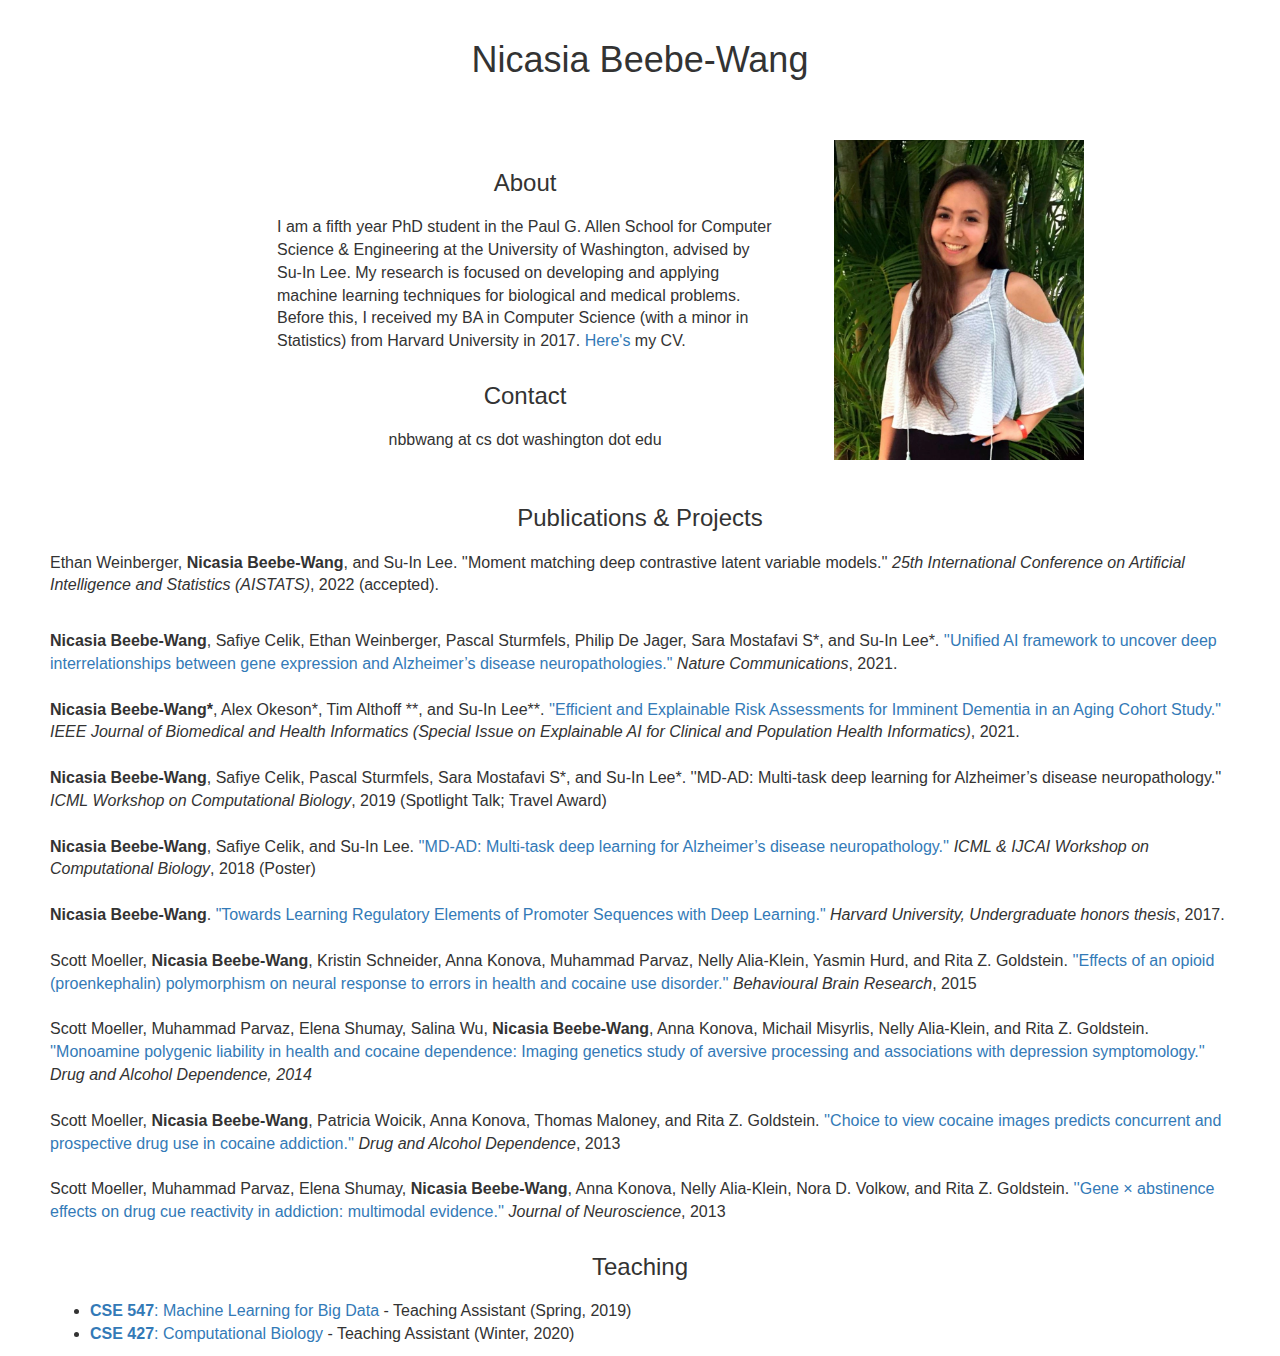
==== index.html @ cac577fc "fix typo" ====
<!doctype html>

<html>
<head>
    <meta charset="utf-8">
    <meta name="description" content="">
    <meta name="viewport" content="width=device-width, initial-scale=1">
    <title>Nicasia Beebe-Wang</title>

    <!-- Load Google Font -->
    <link href='https://fonts.googleapis.com/css?family=Roboto:100,400,300,400italic,700' rel='stylesheet' type='text/css'>

    <link rel="stylesheet" href="css/bootstrap.min.css">
    <link rel="stylesheet" href="css/colorbrewer.css">
    <link rel="stylesheet" href="css/new_style.css">
</head>
<body>

	<h1> Nicasia Beebe-Wang </h1>
    
<div class="row">
    <div class="first-column">
        <h3> About </h3>
                I am a fifth year PhD student in the Paul G. Allen School for Computer Science & Engineering at the University of Washington, 
                advised by Su-In Lee. My research is focused on developing and applying machine learning techniques for biological and medical 
                problems. Before this, I received my BA in Computer Science (with a minor in Statistics) from Harvard University in 2017. <a href="Resume_220224.pdf">Here's</a> my CV. <br/>  
        <h3> Contact </h3>
                <center> nbbwang at cs dot washington dot edu </center><br/>
    </div>
    <div class="second-column">
        <IMG SRC="portrait.jpg" WIDTH=250 >
    </div>

</div>


    <h3> Publications & Projects </h3>
        
    <p> 
        Ethan Weinberger, <b>Nicasia Beebe-Wang</b>, and Su-In Lee. ''Moment matching deep contrastive latent variable models.''
        <i>25th International Conference on Artificial Intelligence and Statistics (AISTATS)</i>, 2022 (accepted).</li>


    <br><br> 
    <p> 
        <b>Nicasia Beebe-Wang</b>, Safiye Celik, Ethan Weinberger, Pascal Sturmfels, Philip De Jager, Sara Mostafavi S*, and Su-In Lee*. 
        <a href=https://www.nature.com/articles/s41467-021-25680-7>''Unified AI framework to uncover deep interrelationships between gene expression and Alzheimer’s disease neuropathologies."</a> 
        <i>Nature Communications</i>, 2021.</li>

    <br><br>    
        <b>Nicasia Beebe-Wang*</b>, Alex Okeson*, Tim Althoff **, and Su-In Lee**.
        <a href="https://ieeexplore.ieee.org/stamp/stamp.jsp?arnumber=9356114"> ''Efficient and Explainable Risk Assessments for Imminent Dementia in an Aging Cohort Study."</a> 
        <i> IEEE Journal of Biomedical and Health Informatics (Special Issue on Explainable AI for Clinical and Population Health Informatics)</i>, 2021. </li>
    <br><br>    
        <b>Nicasia Beebe-Wang</b>, Safiye Celik, Pascal Sturmfels, Sara Mostafavi S*, and Su-In Lee*.  
        ''MD-AD: Multi-task deep learning for Alzheimer’s disease neuropathology.'' 
        <i> ICML Workshop on Computational Biology</i>, 2019 (Spotlight Talk; Travel Award)</li>
    <br><br>    
        <b>Nicasia Beebe-Wang</b>, Safiye Celik, and Su-In Lee. 
        <a href=https://www.biorxiv.org/content/early/2018/05/27/331942>''MD-AD: Multi-task deep learning for Alzheimer’s disease neuropathology.''</a> 
        <i> ICML & IJCAI Workshop on Computational Biology</i>, 2018 (Poster)</li>
    <br><br> 
        <b>Nicasia Beebe-Wang</b>. 
        <a href=https://dash.harvard.edu/handle/1/38811503?show=full>"Towards Learning Regulatory Elements of Promoter Sequences with Deep Learning."</a> 
        <i>Harvard University, Undergraduate honors thesis</i>, 2017.
    <br><br>     
        Scott Moeller, <b>Nicasia Beebe-Wang</b>, Kristin Schneider, Anna Konova, Muhammad Parvaz, Nelly Alia-Klein, Yasmin Hurd, and Rita Z. Goldstein. 
        <a href=https://pubmed.ncbi.nlm.nih.gov/26164485>''Effects of an opioid (proenkephalin) polymorphism on neural response to errors in health and cocaine use disorder.''</a> 
        <i> Behavioural Brain Research</i>, 2015
    <br><br> 
        Scott Moeller, Muhammad Parvaz, Elena Shumay, Salina Wu, <b>Nicasia Beebe-Wang</b>, Anna Konova, Michail Misyrlis, Nelly Alia-Klein, and Rita Z. Goldstein.
        <a href="https://www.ncbi.nlm.nih.gov/pmc/articles/PMC4053494/pdf/nihms-591702.pdf">''Monoamine polygenic liability in health 
            and cocaine dependence: Imaging genetics study of aversive processing and associations with depression symptomology.'' </a>
        <i>Drug and Alcohol Dependence, 2014</i> </li>
    <br><br> 
        Scott Moeller, <b>Nicasia Beebe-Wang</b>, Patricia Woicik, Anna Konova, Thomas Maloney, and Rita Z. Goldstein.  
        <a href="https://www.ncbi.nlm.nih.gov/pmc/articles/PMC3609942/pdf/nihms421893.pdf">''Choice to view cocaine images 
        predicts concurrent and prospective drug use in cocaine addiction.''</a> 
        <i>Drug and Alcohol Dependence</i>, 2013
    <br><br> 
        Scott Moeller, Muhammad Parvaz, Elena Shumay, <b>Nicasia Beebe-Wang</b>, Anna Konova, Nelly Alia-Klein, Nora D. Volkow, and Rita Z. Goldstein. 
        <a href="http://www.jneurosci.org/content/jneuro/33/24/10027.full.pdf">''Gene × abstinence effects 
         on drug cue reactivity in addiction: multimodal evidence.'' </a>
        <i> Journal of Neuroscience</i>, 2013


    <h3> Teaching </h3>
            <ul>
              <li>
              <a href=https://courses.cs.washington.edu/courses/cse547/19sp/><b>CSE 547</b>: Machine Learning for Big Data</a>  - Teaching Assistant (Spring, 2019) </li>
              <li> 
			  <a href=https://courses.cs.washington.edu/courses/cse427/20wi/><b>CSE 427</b>: Computational Biology</a>  - Teaching Assistant (Winter, 2020) </li>
            </ul>  


    








</body>
</html>
---- css/new_style.css ----
body{
	padding-left: 50px;
	padding-right: 50px;
	font-size: 12pt;
}

h1 {
    text-align: center;
    padding-top: 20px;
    padding-bottom: 50px;
}
h3 {
    text-align: center;
    padding-top: 10px;
    padding-bottom: 10px;
}

.row {
    display: flex;
}

/*.column {
    flex: 50%;
}
*/
.first-column {
    width: 66%;
    padding-left: 20%;
    padding-right: 5%;
    float: left;
}

.second-column {
    width: 33%;
    float: center;
}
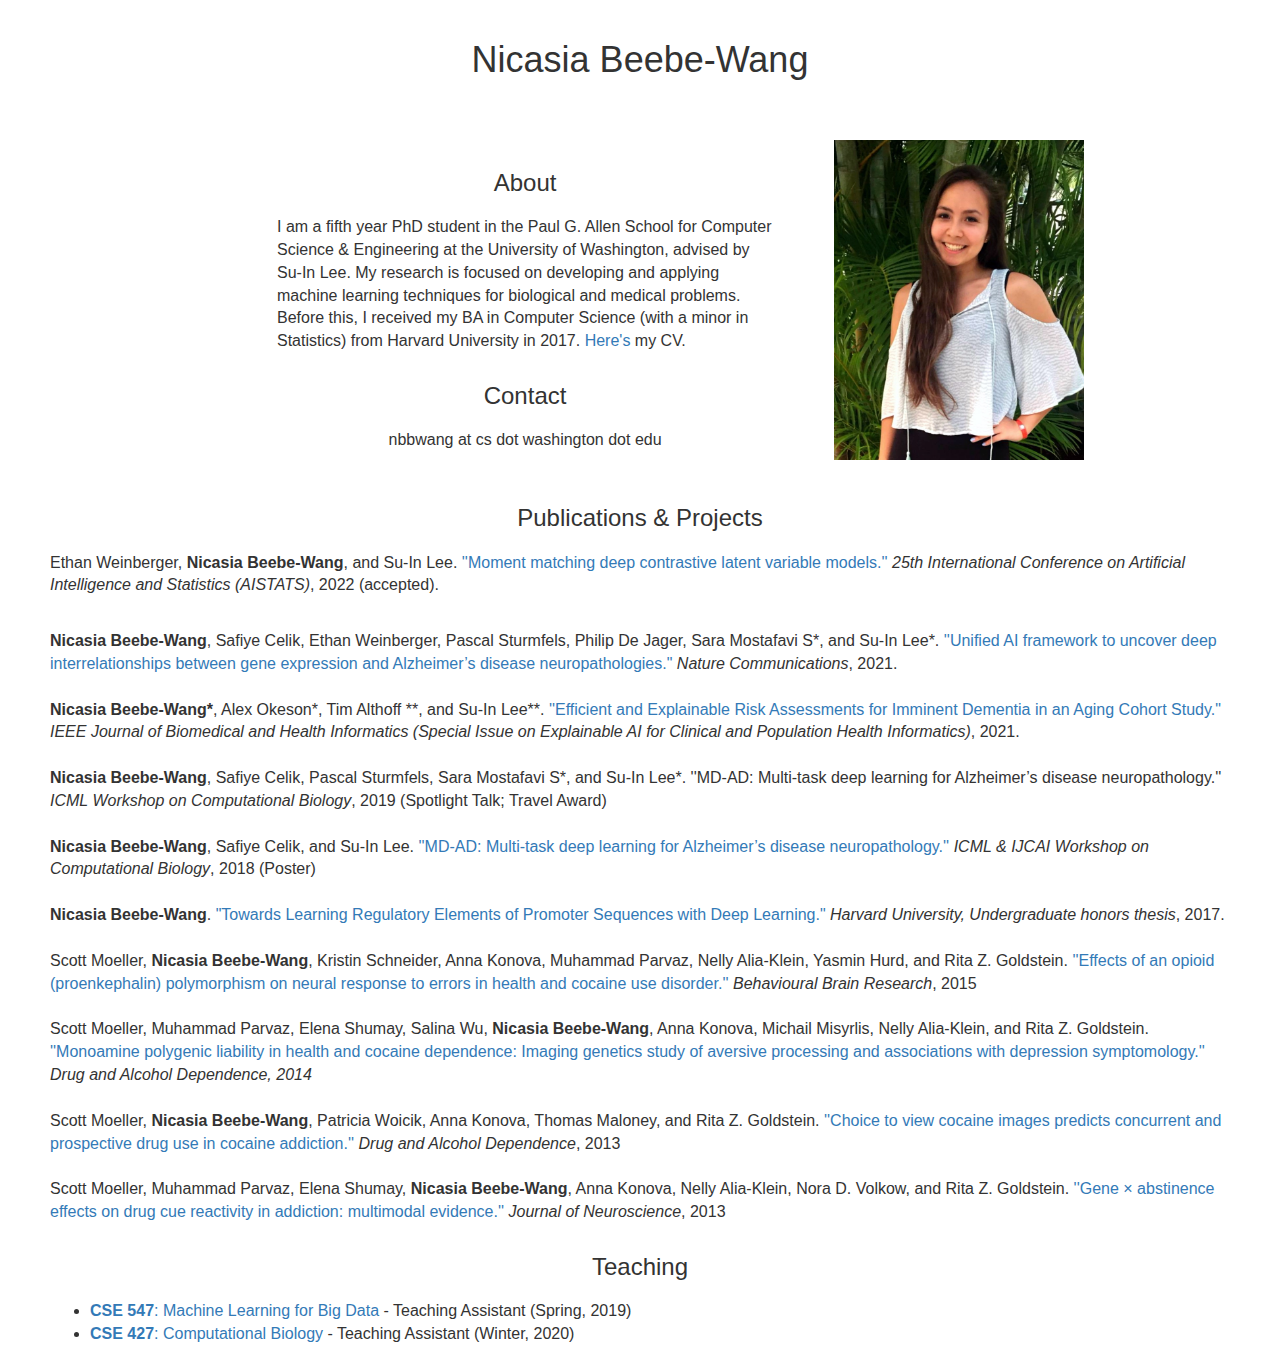
==== commit 96f76bd3: "add link to MMCVAE paper" ====
--- a/index.html
+++ b/index.html
@@ -37,10 +37,11 @@
     <h3> Publications & Projects </h3>
         
     <p> 
-        Ethan Weinberger, <b>Nicasia Beebe-Wang</b>, and Su-In Lee. ''Moment matching deep contrastive latent variable models.''
+        Ethan Weinberger, <b>Nicasia Beebe-Wang</b>, and Su-In Lee. 
+		<a href=https://arxiv.org/abs/2202.10560>''Moment matching deep contrastive latent variable models.''</a>
         <i>25th International Conference on Artificial Intelligence and Statistics (AISTATS)</i>, 2022 (accepted).</li>
 
-
+		
     <br><br> 
     <p> 
         <b>Nicasia Beebe-Wang</b>, Safiye Celik, Ethan Weinberger, Pascal Sturmfels, Philip De Jager, Sara Mostafavi S*, and Su-In Lee*. 
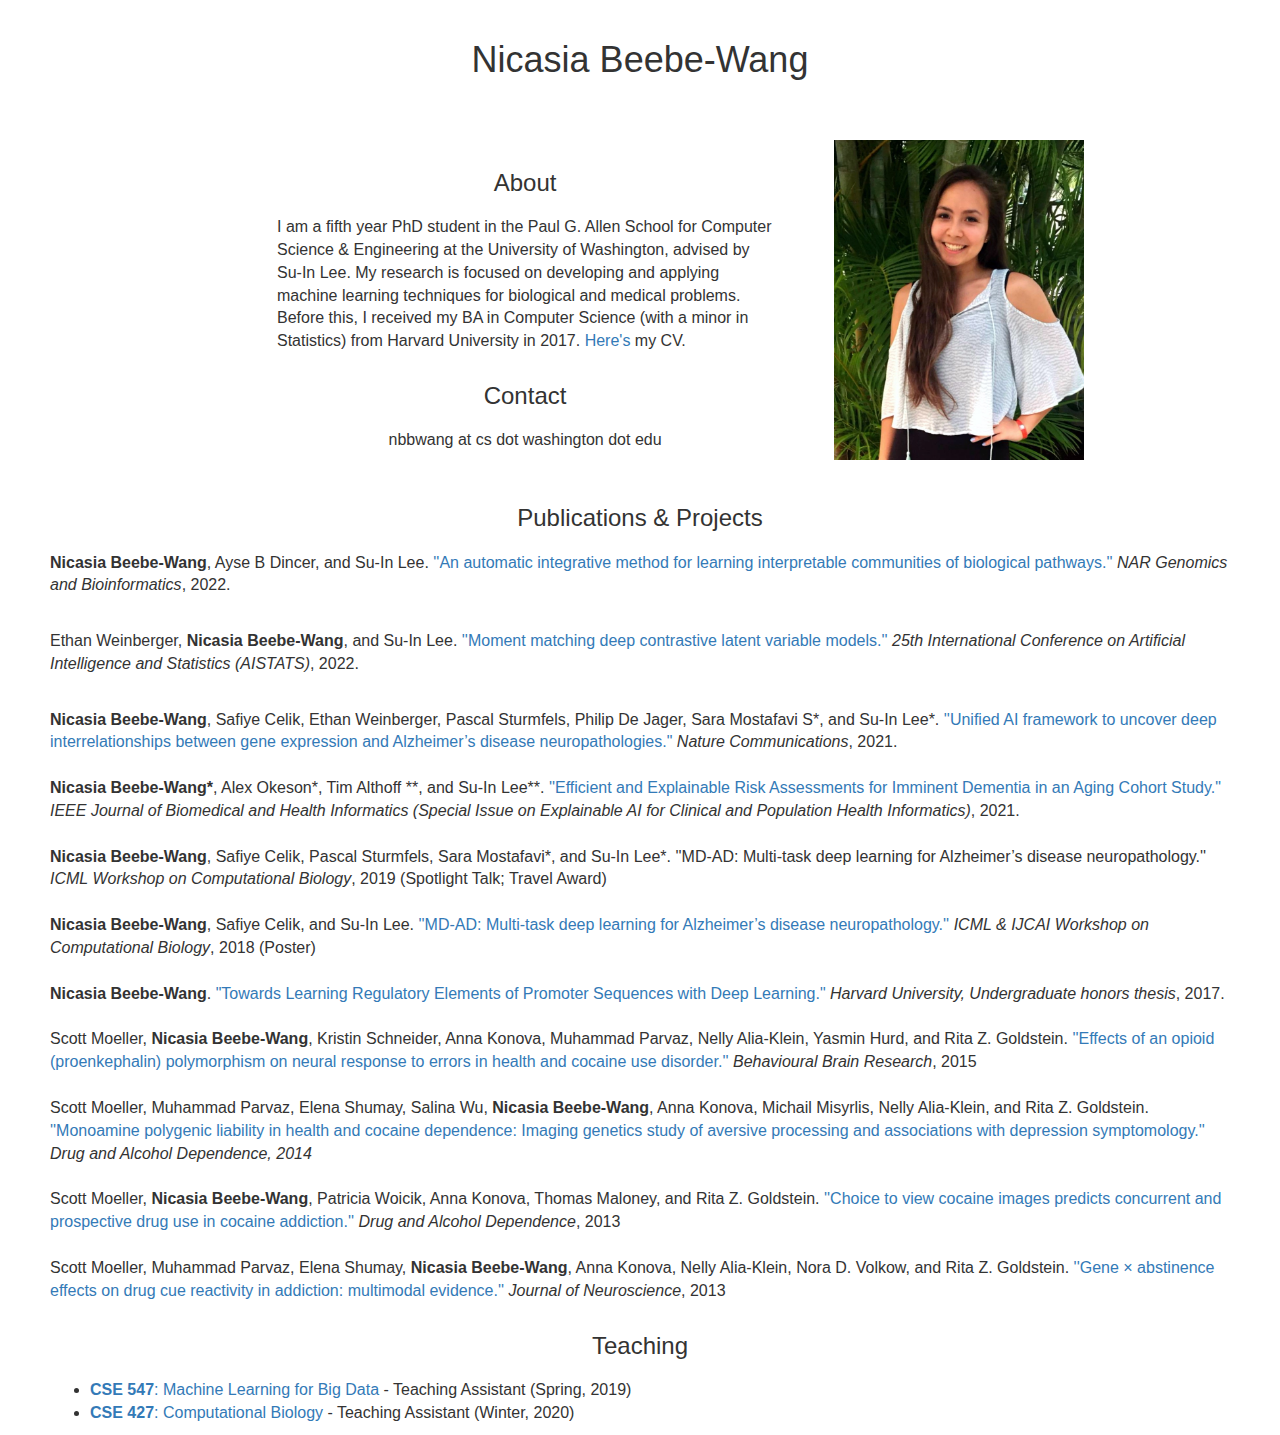
==== commit 8769ca66: "june 2022 upadate" ====
--- a/index.html
+++ b/index.html
@@ -35,11 +35,16 @@
 
 
     <h3> Publications & Projects </h3>
-        
+    <p> 
+        <b>Nicasia Beebe-Wang</b>, Ayse B Dincer, and Su-In Lee. 
+		<a href=https://academic.oup.com/nargab/article/4/2/lqac044/6617323?login=true>''An automatic integrative method for learning interpretable communities of biological pathways.''</a>
+        <i>NAR Genomics and Bioinformatics</i>, 2022.</li>
+
+    <br><br> 
     <p> 
         Ethan Weinberger, <b>Nicasia Beebe-Wang</b>, and Su-In Lee. 
 		<a href=https://arxiv.org/abs/2202.10560>''Moment matching deep contrastive latent variable models.''</a>
-        <i>25th International Conference on Artificial Intelligence and Statistics (AISTATS)</i>, 2022 (accepted).</li>
+        <i>25th International Conference on Artificial Intelligence and Statistics (AISTATS)</i>, 2022.</li>
 
 		
     <br><br> 
@@ -53,7 +58,7 @@
         <a href="https://ieeexplore.ieee.org/stamp/stamp.jsp?arnumber=9356114"> ''Efficient and Explainable Risk Assessments for Imminent Dementia in an Aging Cohort Study."</a> 
         <i> IEEE Journal of Biomedical and Health Informatics (Special Issue on Explainable AI for Clinical and Population Health Informatics)</i>, 2021. </li>
     <br><br>    
-        <b>Nicasia Beebe-Wang</b>, Safiye Celik, Pascal Sturmfels, Sara Mostafavi S*, and Su-In Lee*.  
+        <b>Nicasia Beebe-Wang</b>, Safiye Celik, Pascal Sturmfels, Sara Mostafavi*, and Su-In Lee*.  
         ''MD-AD: Multi-task deep learning for Alzheimer’s disease neuropathology.'' 
         <i> ICML Workshop on Computational Biology</i>, 2019 (Spotlight Talk; Travel Award)</li>
     <br><br>    
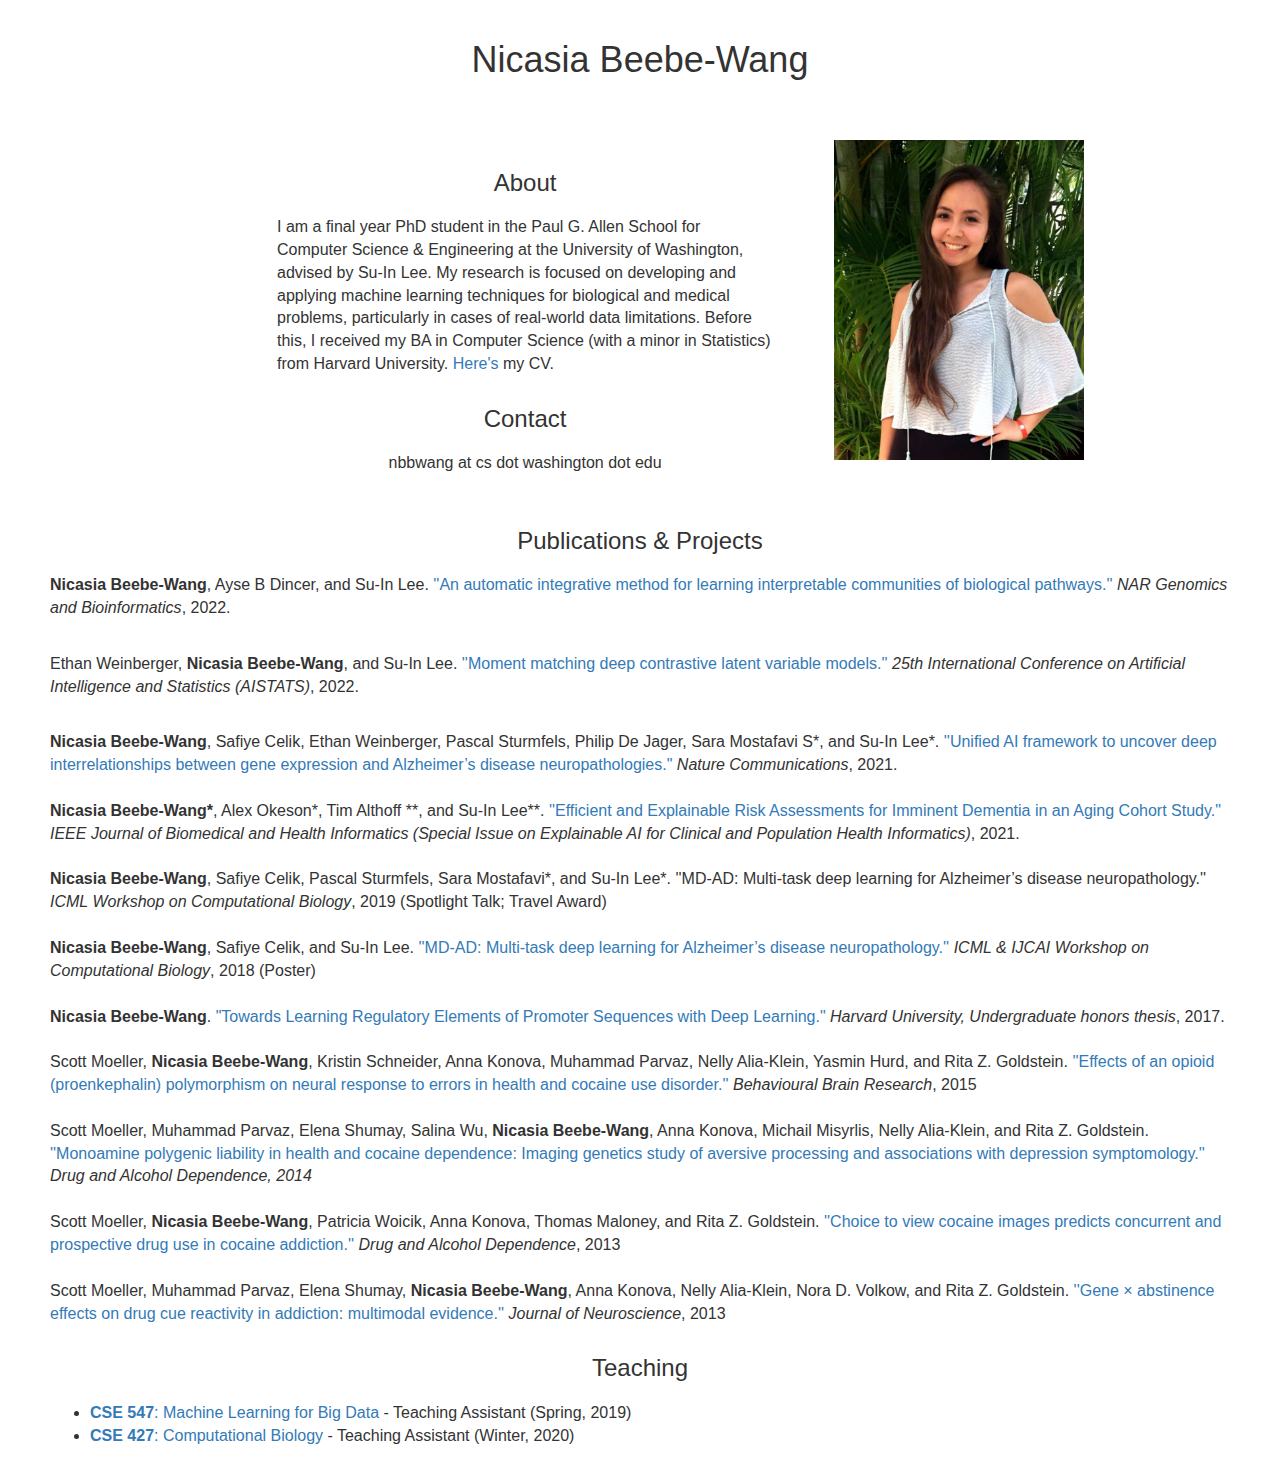
==== commit 6ec29bbe: "update website with new resume" ====
--- a/index.html
+++ b/index.html
@@ -21,9 +21,10 @@
 <div class="row">
     <div class="first-column">
         <h3> About </h3>
-                I am a fifth year PhD student in the Paul G. Allen School for Computer Science & Engineering at the University of Washington, 
+                I am a final year PhD student in the Paul G. Allen School for Computer Science & Engineering at the University of Washington, 
                 advised by Su-In Lee. My research is focused on developing and applying machine learning techniques for biological and medical 
-                problems. Before this, I received my BA in Computer Science (with a minor in Statistics) from Harvard University in 2017. <a href="Resume_220224.pdf">Here's</a> my CV. <br/>  
+                problems, particularly in cases of real-world data limitations. Before this, I received my BA in Computer Science (with a minor 
+                in Statistics) from Harvard University. <a href="Resume.pdf">Here's</a> my CV. <br/>  
         <h3> Contact </h3>
                 <center> nbbwang at cs dot washington dot edu </center><br/>
     </div>
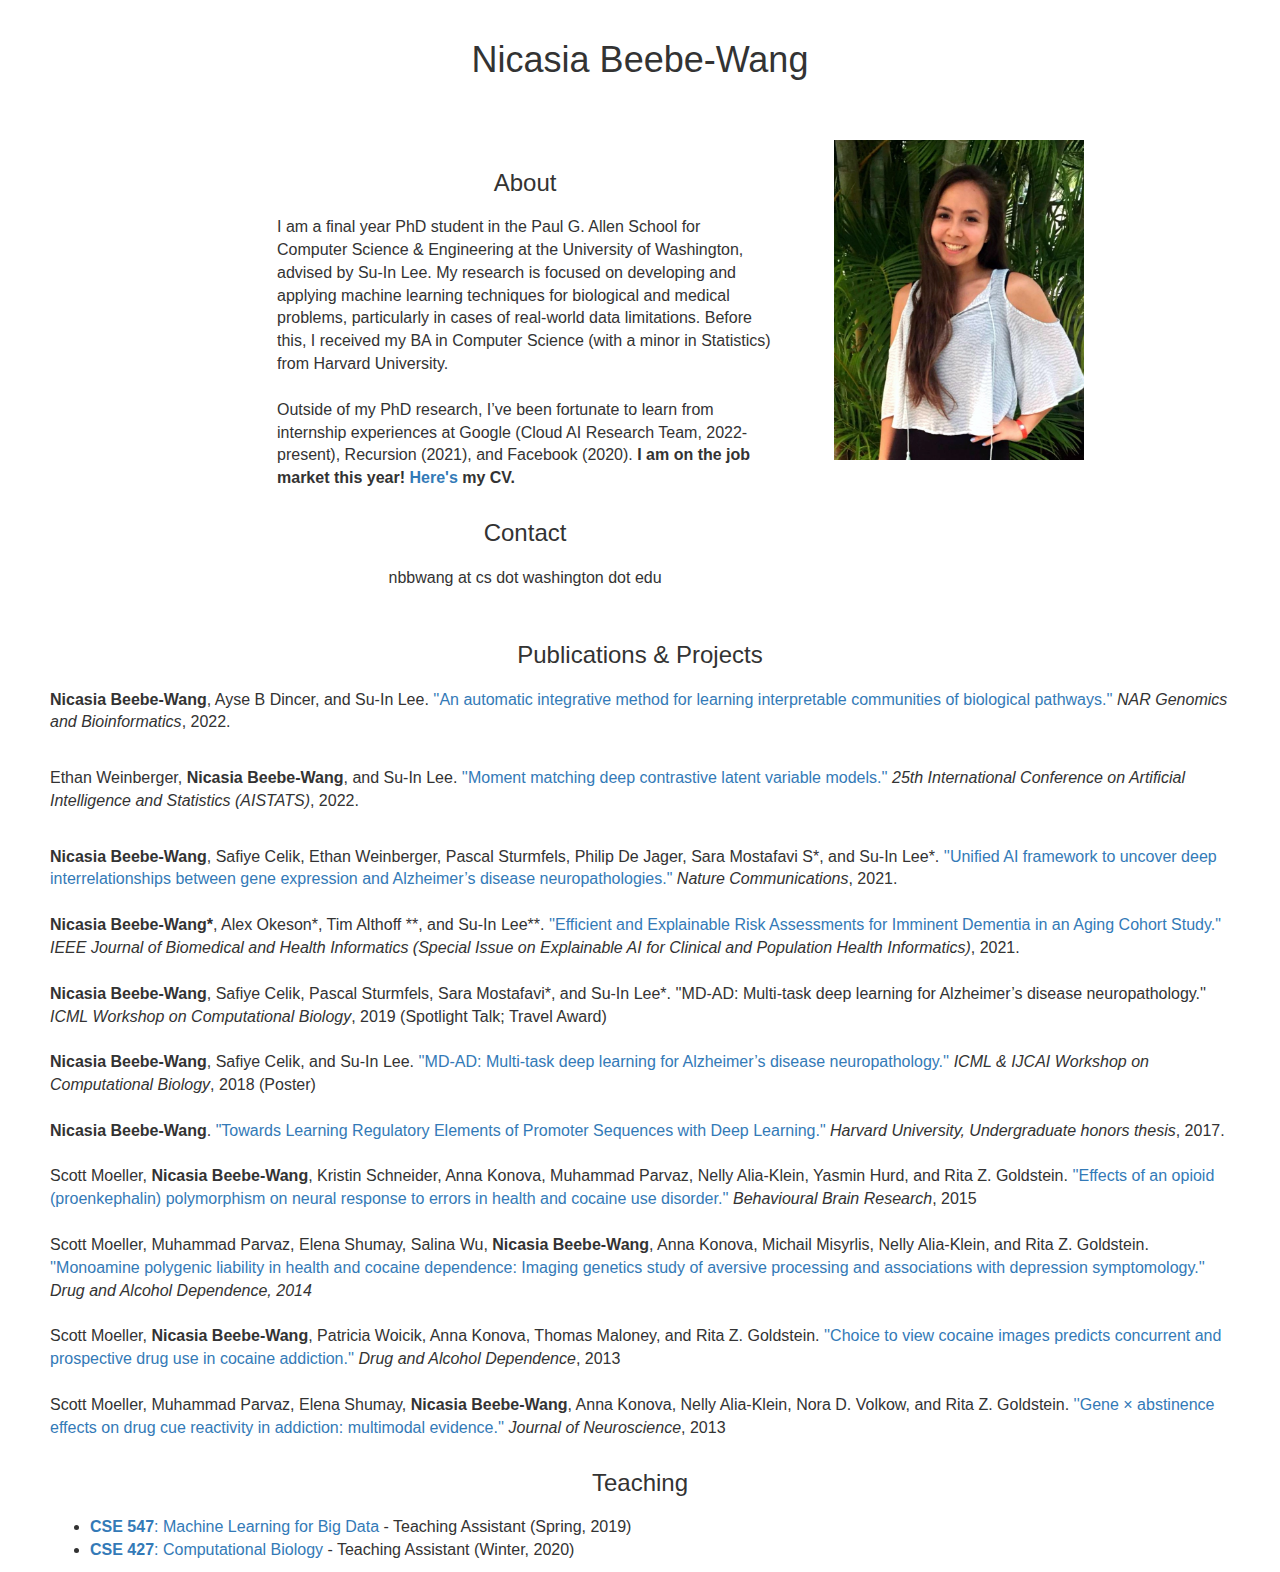
==== commit e916a5fd: "update bio" ====
--- a/index.html
+++ b/index.html
@@ -24,7 +24,10 @@
                 I am a final year PhD student in the Paul G. Allen School for Computer Science & Engineering at the University of Washington, 
                 advised by Su-In Lee. My research is focused on developing and applying machine learning techniques for biological and medical 
                 problems, particularly in cases of real-world data limitations. Before this, I received my BA in Computer Science (with a minor 
-                in Statistics) from Harvard University. <a href="Resume.pdf">Here's</a> my CV. <br/>  
+                in Statistics) from Harvard University. <br/>  
+				<br/> 
+				Outside of my PhD research, I’ve been fortunate to learn from internship experiences at Google (Cloud AI Research Team, 2022-present), 
+				Recursion (2021), and Facebook (2020). <b>I am on the job market this year! <a href="resume.pdf">Here's</a> my CV.</b>
         <h3> Contact </h3>
                 <center> nbbwang at cs dot washington dot edu </center><br/>
     </div>
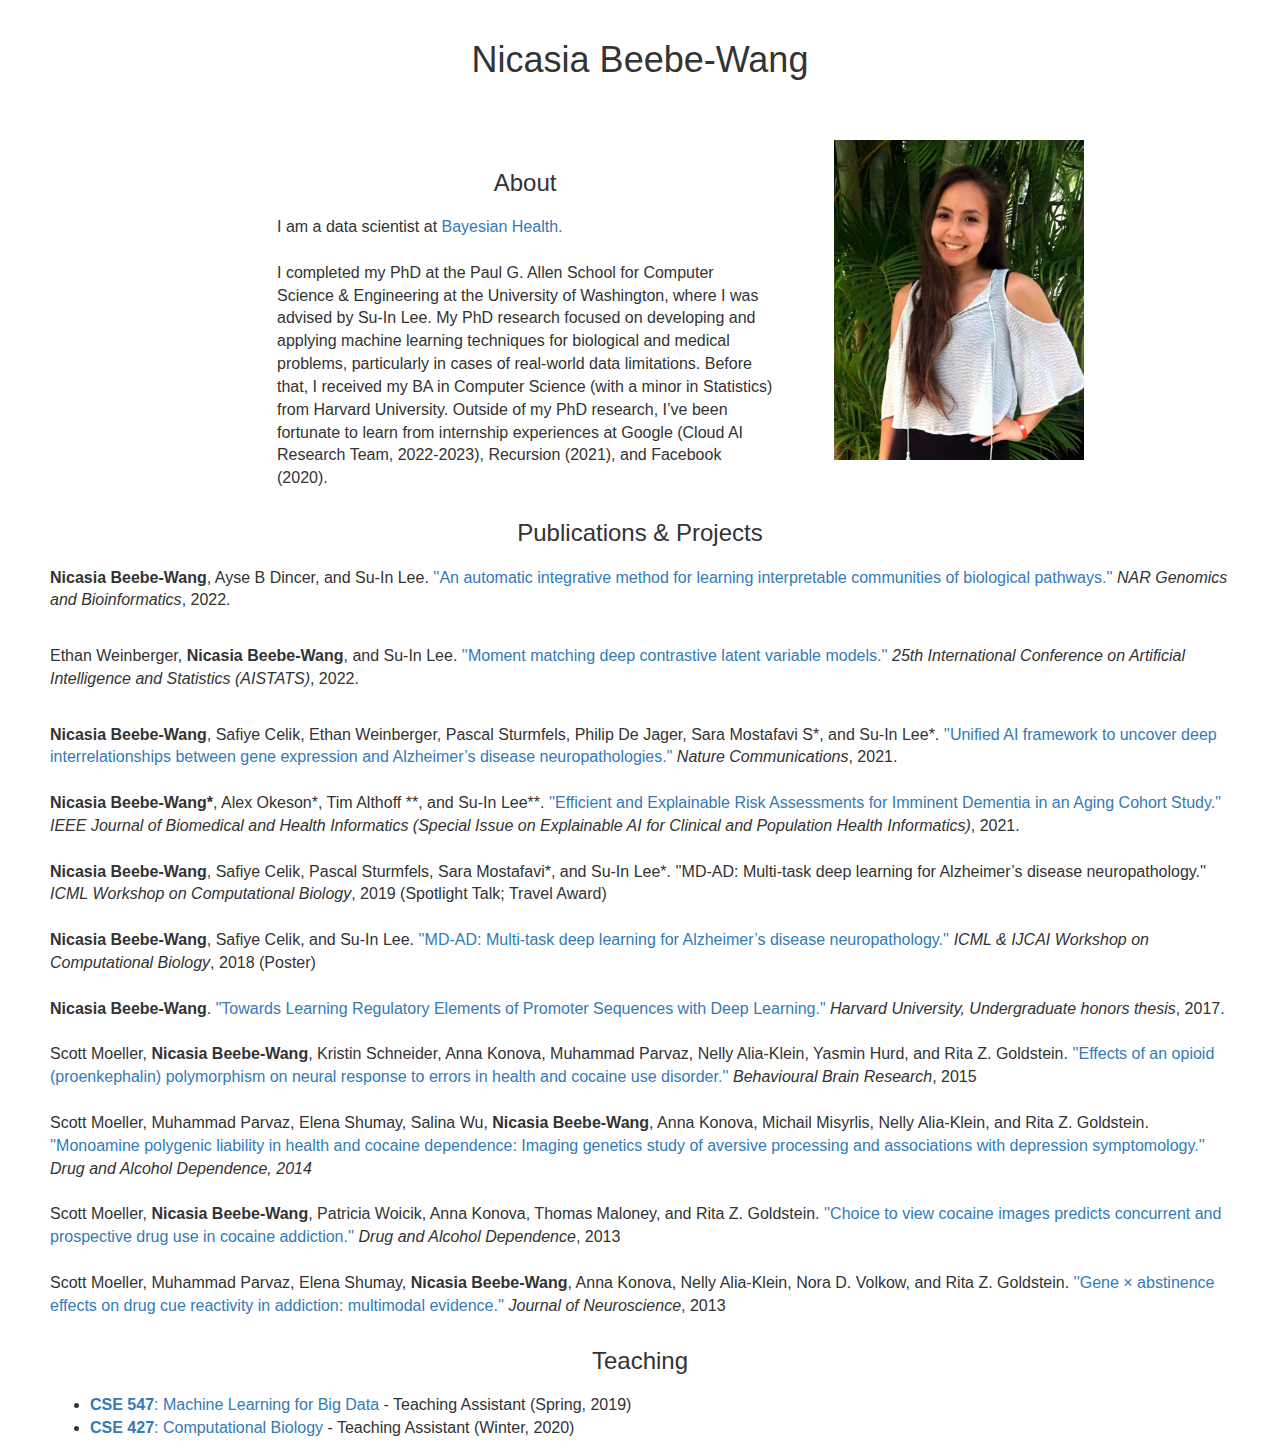
==== commit 454c7b2e: "job update" ====
--- a/index.html
+++ b/index.html
@@ -21,15 +21,14 @@
 <div class="row">
     <div class="first-column">
         <h3> About </h3>
-                I am a final year PhD student in the Paul G. Allen School for Computer Science & Engineering at the University of Washington, 
-                advised by Su-In Lee. My research is focused on developing and applying machine learning techniques for biological and medical 
-                problems, particularly in cases of real-world data limitations. Before this, I received my BA in Computer Science (with a minor 
-                in Statistics) from Harvard University. <br/>  
-				<br/> 
-				Outside of my PhD research, I’ve been fortunate to learn from internship experiences at Google (Cloud AI Research Team, 2022-present), 
-				Recursion (2021), and Facebook (2020). <b>I am on the job market this year! <a href="resume.pdf">Here's</a> my CV.</b>
-        <h3> Contact </h3>
-                <center> nbbwang at cs dot washington dot edu </center><br/>
+                I am a data scientist at <a href=https://www.bayesianhealth.com/>Bayesian Health.</a> <br/>  <br/>  
+                
+                I completed my PhD at the Paul G. Allen School for Computer Science & Engineering at the University of Washington, 
+                where I was advised by Su-In Lee. My PhD research focused on developing and applying machine learning techniques for biological and medical 
+                problems, particularly in cases of real-world data limitations. Before that, I received my BA in Computer Science (with a minor 
+                in Statistics) from Harvard University. Outside of my PhD research, I’ve been fortunate to learn from internship experiences at Google (Cloud AI Research Team, 2022-2023), 
+				Recursion (2021), and Facebook (2020).
+
     </div>
     <div class="second-column">
         <IMG SRC="portrait.jpg" WIDTH=250 >
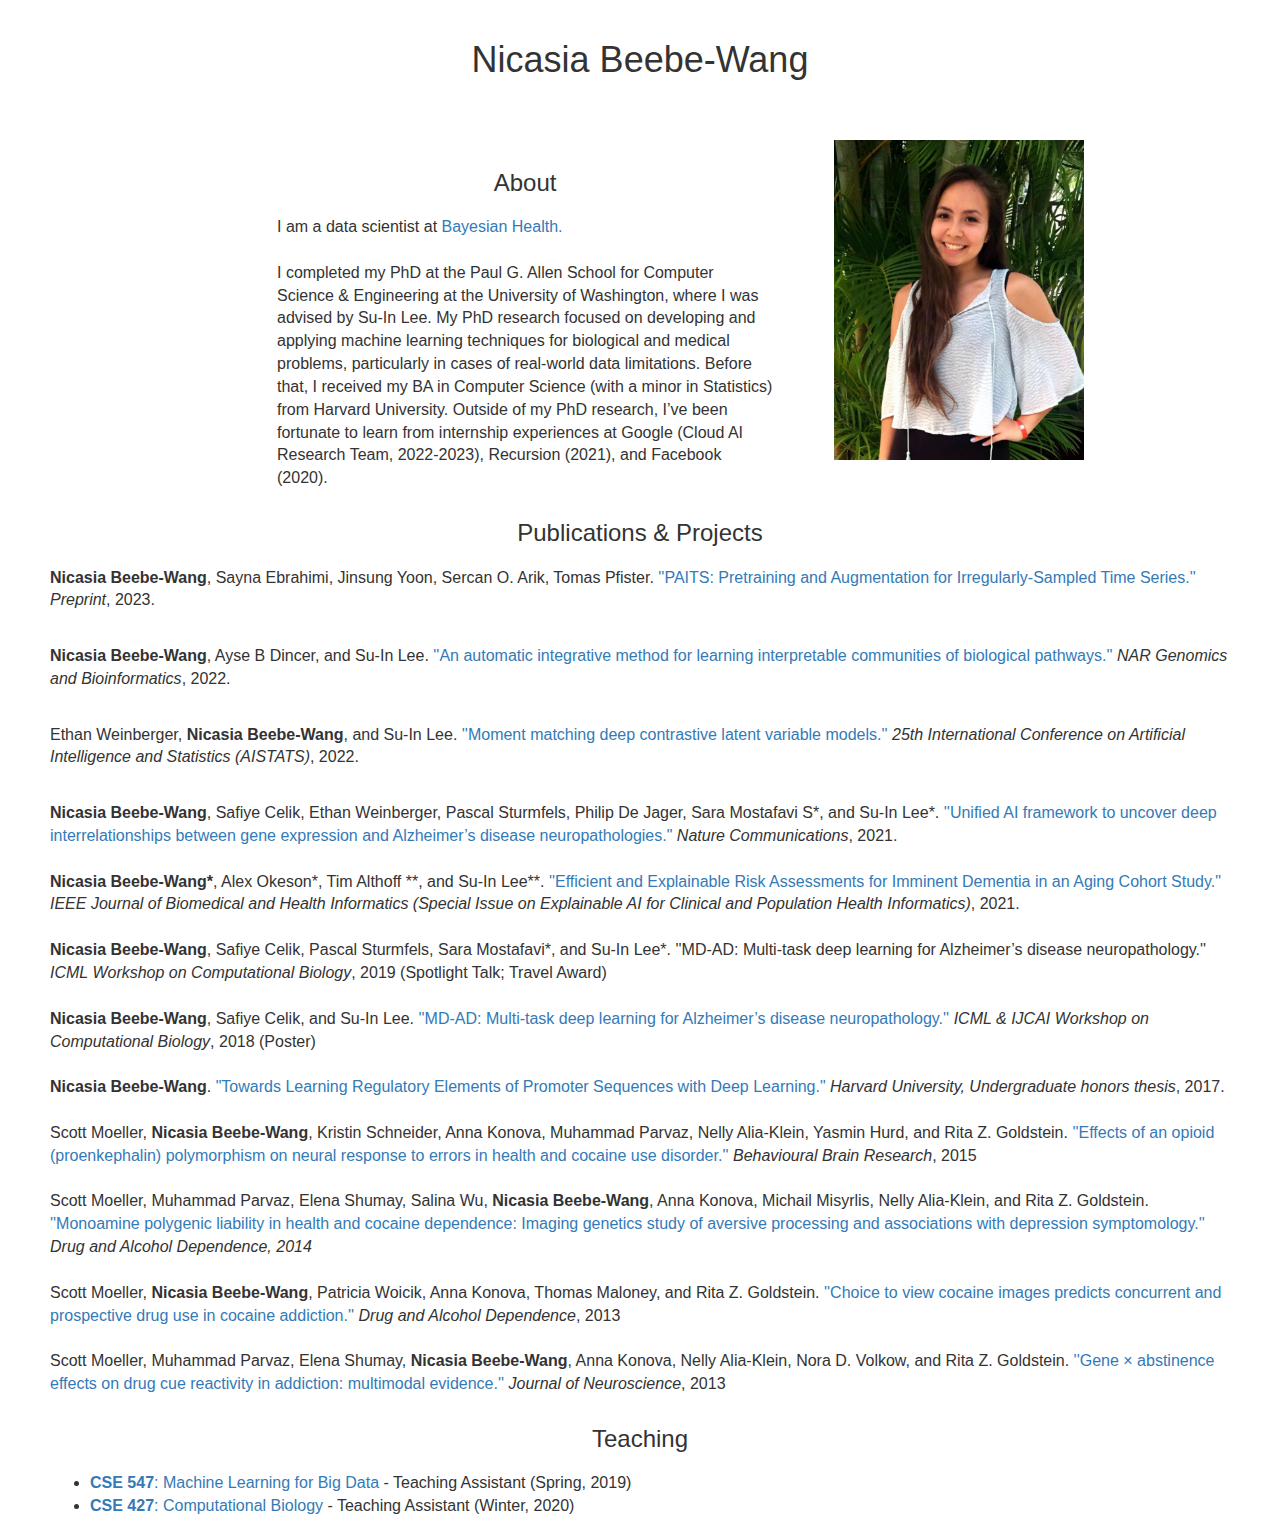
==== commit ce552d39: "Update index.html" ====
--- a/index.html
+++ b/index.html
@@ -38,6 +38,13 @@
 
 
     <h3> Publications & Projects </h3>
+    
+    <p> 
+	<b>Nicasia Beebe-Wang</b>, Sayna Ebrahimi, Jinsung Yoon, Sercan O. Arik, Tomas Pfister.
+		<a href=https://arxiv.org/abs/2308.13703>''PAITS: Pretraining and Augmentation for Irregularly-Sampled Time Series.''</a>
+        <i>Preprint</i>, 2023. </li>
+	
+    <br><br> 
     <p> 
         <b>Nicasia Beebe-Wang</b>, Ayse B Dincer, and Su-In Lee. 
 		<a href=https://academic.oup.com/nargab/article/4/2/lqac044/6617323?login=true>''An automatic integrative method for learning interpretable communities of biological pathways.''</a>
